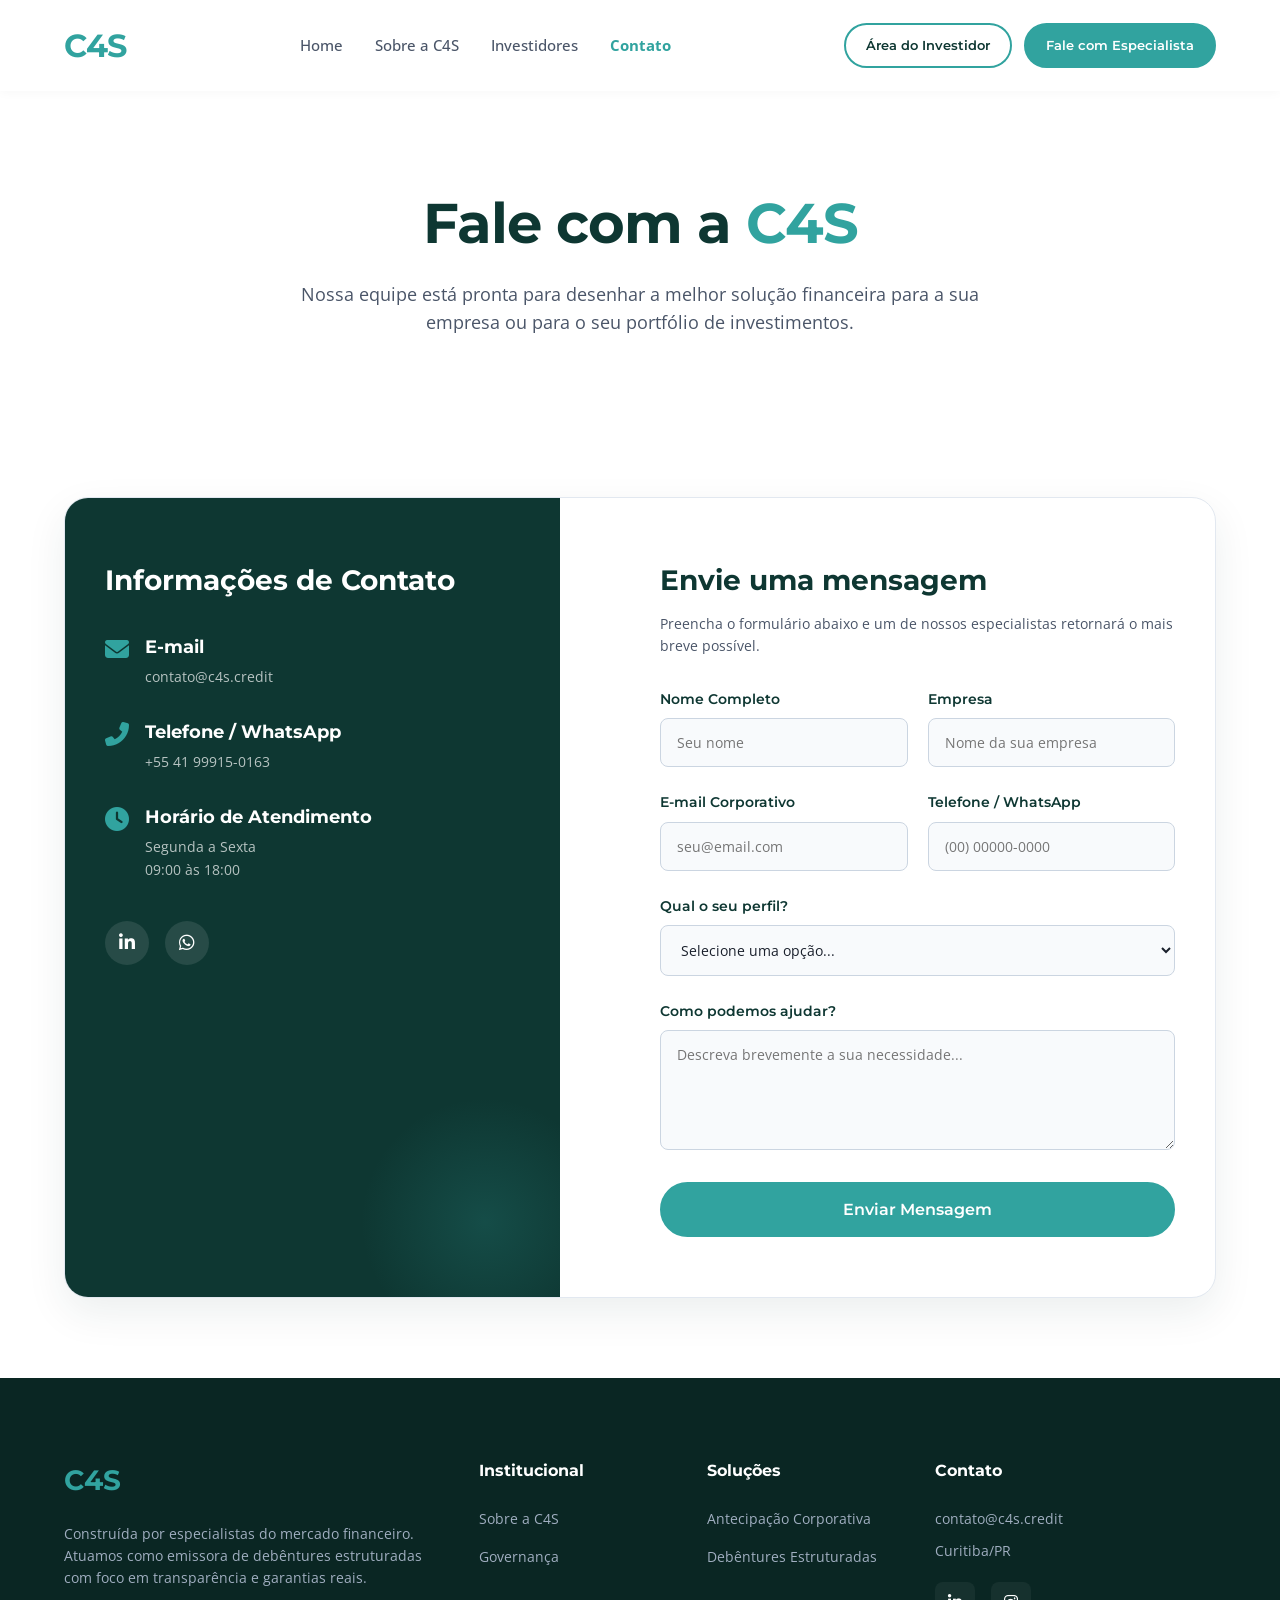
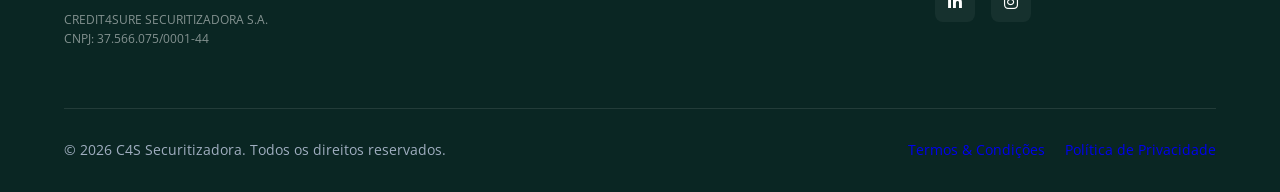
==== 01 - Site/contato.html @ 2ee3d41f "Add files via upload" ====
<!DOCTYPE html>
<html lang="pt-BR">
<head>
    <meta charset="UTF-8">
    <meta name="viewport" content="width=device-width, initial-scale=1.0">
    <title>Contato | C4S Securitizadora</title>
    
    <link rel="icon" href="assets/img/favicon.png" type="image/png">
    
    <!-- Link para o arquivo CSS consolidado -->
    <link rel="stylesheet" href="assets/css/style.css">
    
    <link href="https://fonts.googleapis.com/css2?family=Montserrat:wght@400;500;600;700&family=Open+Sans:wght@300;400;600&display=swap" rel="stylesheet">
    <link rel="stylesheet" href="https://cdnjs.cloudflare.com/ajax/libs/font-awesome/6.4.0/css/all.min.css">    

    <style>
        /* Estilos específicos para a página de contato */
        .contact-section {
            padding: 80px 0;
            background-color: var(--bg-white);
        }
        
        .contact-grid {
            display: grid;
            grid-template-columns: 1fr 1.2fr;
            gap: 60px;
            background: var(--bg-white);
            border-radius: 24px;
            box-shadow: 0 15px 40px rgba(14, 55, 50, 0.08);
            overflow: hidden;
            border: 1px solid #e2e8f0;
        }

        .contact-info {
            background-color: var(--c4s-dark-teal);
            color: var(--text-light);
            padding: 60px 40px;
            position: relative;
            overflow: hidden;
        }

        /* Detalhe de fundo no card escuro */
        .contact-info::before {
            content: '';
            position: absolute;
            bottom: -50px;
            right: -50px;
            width: 250px;
            height: 250px;
            background: radial-gradient(circle, rgba(49,163,159,0.2) 0%, transparent 70%);
            border-radius: 50%;
            pointer-events: none;
        }

        .info-item {
            display: flex;
            align-items: flex-start;
            gap: 16px;
            margin-bottom: 30px;
        }

        .info-icon {
            color: var(--c4s-teal);
            font-size: 24px;
            margin-top: 4px;
        }

        .info-text h4 {
            font-size: 18px;
            margin-bottom: 4px;
            color: var(--text-light);
        }

        .info-text p {
            color: rgba(255,255,255,0.7);
            font-size: 14px;
            line-height: 1.6;
        }

        .contact-form {
            padding: 60px 40px;
        }

        .form-group {
            margin-bottom: 24px;
        }

        .form-row {
            display: grid;
            grid-template-columns: 1fr 1fr;
            gap: 20px;
        }

        label {
            display: block;
            font-size: 14px;
            font-weight: 600;
            color: var(--c4s-dark-teal);
            margin-bottom: 8px;
            font-family: 'Montserrat', sans-serif;
        }

        input, select, textarea {
            width: 100%;
            padding: 14px 16px;
            border: 1px solid #cbd5e1;
            border-radius: 8px;
            font-family: 'Open Sans', sans-serif;
            font-size: 14px;
            color: var(--text-dark);
            background-color: var(--bg-gray);
            transition: all 0.3s;
        }

        input:focus, select:focus, textarea:focus {
            outline: none;
            border-color: var(--c4s-teal);
            background-color: var(--bg-white);
            box-shadow: 0 0 0 3px rgba(49, 163, 159, 0.1);
        }

        textarea {
            resize: vertical;
            min-height: 120px;
        }

        .social-contact {
            display: flex;
            gap: 16px;
            margin-top: 40px;
        }

        .social-contact a {
            width: 44px;
            height: 44px;
            border-radius: 50%;
            background: rgba(255,255,255,0.1);
            color: var(--text-light);
            display: flex;
            align-items: center;
            justify-content: center;
            font-size: 18px;
            transition: 0.3s;
        }

        .social-contact a:hover {
            background: var(--c4s-teal);
            transform: translateY(-3px);
        }

        @media (max-width: 900px) {
            .contact-grid {
                grid-template-columns: 1fr;
            }
            .form-row {
                grid-template-columns: 1fr;
            }
        }
    </style>
</head>
<body>

    <!-- HEADER -->
    <header>
        <div class="container header-content">
            <div class="logo font-montserrat">C4S</div>
            <nav>
                <ul>
                    <li><a href="index.html">Home</a></li>
                    <li><a href="sobre.html">Sobre a C4S</a></li>
                    <li><a href="investidores.html">Investidores</a></li>
                    <li><a href="contato.html" class="active">Contato</a></li>
                </ul>
            </nav>
            <div style="display: flex; gap: 12px; align-items: center;">
                <a href="login.html" class="btn btn-outline-dark" style="padding: 10px 20px; font-size: 13px;">Área do Investidor</a>
                <a href="contato.html" class="btn btn-teal" style="padding: 10px 20px; font-size: 13px;">Fale com Especialista</a>
            </div>
        </div>
    </header>

    <!-- HERO SECTION -->
    <section class="hero" style="padding-bottom: 40px;">
        <div class="container">
            <h1 style="max-width: 900px;">Fale com a <span style="color: var(--c4s-teal);">C4S</span></h1>
            <p class="subtitle" style="max-width: 750px;">Nossa equipe está pronta para desenhar a melhor solução financeira para a sua empresa ou para o seu portfólio de investimentos.</p>
        </div>
    </section>

    <!-- CONTACT SECTION -->
    <section class="contact-section">
        <div class="container">
            <div class="contact-grid">
                
                <!-- Informações de Contato (Lado Esquerdo) -->
                <div class="contact-info">
                    <h3 class="font-montserrat" style="font-size: 28px; margin-bottom: 30px;">Informações de Contato</h3>


                    <div class="info-item">
                        <i class="fas fa-envelope info-icon"></i>
                        <div class="info-text">
                            <h4>E-mail</h4>
                            <p>contato@c4s.credit</p>
                        </div>
                    </div>

                    <div class="info-item">
                        <i class="fas fa-phone-alt info-icon"></i>
                        <div class="info-text">
                            <h4>Telefone / WhatsApp</h4>
                            <p>+55 41 99915-0163</p>
                        </div>
                    </div>
                    
                    <div class="info-item">
                        <i class="fas fa-clock info-icon"></i>
                        <div class="info-text">
                            <h4>Horário de Atendimento</h4>
                            <p>Segunda a Sexta<br>09:00 às 18:00</p>
                        </div>
                    </div>

                    <div class="social-contact">
                        <a href="https://www.linkedin.com/company/credit4sure"><i class="fab fa-linkedin-in"></i></a>
                        <a href="http://wa.me/5541999150163"><i class="fab fa-whatsapp"></i></a>
                    </div>
                </div>

                <!-- Formulário (Lado Direito) -->
                <div class="contact-form">
                    <h3 class="font-montserrat" style="font-size: 28px; color: var(--c4s-dark-teal); margin-bottom: 10px;">Envie uma mensagem</h3>
                    <p style="color: var(--text-gray); margin-bottom: 30px; font-size: 14px;">Preencha o formulário abaixo e um de nossos especialistas retornará o mais breve possível.</p>
                    
                    <!-- FORMULÁRIO INTEGRADO COM FORMSPREE -->
                    <form action="https://formspree.io/f/SEU_CODIGO_AQUI" method="POST">
                        
                        <!-- Anti-spam do Formspree (Campo oculto) -->
                        <label style="display: none !important;">
                            Deixe este campo em branco: <input type="text" name="_gotcha" tabindex="-1" autocomplete="off" />
                        </label>

                        <div class="form-row">
                            <div class="form-group">
                                <label for="nome">Nome Completo</label>
                                <input type="text" id="nome" name="nome" placeholder="Seu nome" required>
                            </div>
                            <div class="form-group">
                                <label for="empresa">Empresa</label>
                                <input type="text" id="empresa" name="empresa" placeholder="Nome da sua empresa">
                            </div>
                        </div>

                        <div class="form-row">
                            <div class="form-group">
                                <label for="email">E-mail Corporativo</label>
                                <input type="email" id="email" name="email" placeholder="seu@email.com" required>
                            </div>
                            <div class="form-group">
                                <label for="telefone">Telefone / WhatsApp</label>
                                <input type="tel" id="telefone" name="telefone" placeholder="(00) 00000-0000" required>
                            </div>
                        </div>

                        <div class="form-group">
                            <label for="assunto">Qual o seu perfil?</label>
                            <select id="assunto" name="assunto" required>
                                <option value="" disabled selected>Selecione uma opção...</option>
                                <option value="Empresa">Sou Empresa (Busco crédito/antecipação)</option>
                                <option value="Investidor">Sou Investidor (Busco debêntures/rentabilidade)</option>
                                <option value="Parceria">Parcerias e Outros Assuntos</option>
                            </select>
                        </div>

                        <div class="form-group">
                            <label for="mensagem">Como podemos ajudar?</label>
                            <textarea id="mensagem" name="mensagem" placeholder="Descreva brevemente a sua necessidade..." required></textarea>
                        </div>

                        <button type="submit" class="btn btn-teal" style="width: 100%; font-size: 16px; padding: 16px;">Enviar Mensagem</button>
                    </form>
                </div>

            </div>
        </div>
    </section>

    <!-- FOOTER -->
    <footer>
        <div class="container">
            <div class="footer-grid">
                <div class="footer-col">
                    <div class="footer-logo font-montserrat">C4S</div>
                    <p style="margin-bottom: 20px;">Construída por especialistas do mercado financeiro. Atuamos como emissora de debêntures estruturadas com foco em transparência e garantias reais.</p>
                    <p style="font-size: 12px; color: rgba(255,255,255,0.5);">CREDIT4SURE SECURITIZADORA S.A.<br>CNPJ: 37.566.075/0001-44</p>
                </div>
                <div class="footer-col">
                    <h4>Institucional</h4>
                    <ul>
                        <li><a href="sobre.html">Sobre a C4S</a></li>
                        <li><a href="#">Governança</a></li>
                    </ul>
                </div>
                <div class="footer-col">
                    <h4>Soluções</h4>
                    <ul>
                        <li><a href="#empresas">Antecipação Corporativa</a></li>
                        <li><a href="investidores.html">Debêntures Estruturadas</a></li>
                    </ul>
                </div>
                <div class="footer-col">
                    <h4>Contato</h4>
                    <p>contato@c4s.credit</p>
                    <p style="margin-top:10px;">Curitiba/PR</p>
                    <div class="social-icons">
                        <a href="https://www.linkedin.com/company/credit4sure"><i class="fab fa-linkedin-in"></i></a>
                        <a href="http://wa.me/5541999150163"><i class="fab fa-instagram"></i></a>
                    </div>
                </div>
            </div>
            <div class="footer-bottom">
                <div>&copy; 2026 C4S Securitizadora. Todos os direitos reservados.</div>
                <div style="display:flex; gap:20px;">
                    <a href="privacidade.html">Termos & Condições</a>
                    <a href="privacidade.html">Política de Privacidade</a>
                </div>
            </div>
        </div>
    </footer>

</body>
</html>
---- 01 - Site/assets/css/style.css ----
/* ==========================================================================
   C4S SECURITIZADORA - STYLE GUIDE & CORE CSS
   ========================================================================== */

/* --- PALETA DE CORES --- */
:root {
    --c4s-dark-teal: #0e3732;   /* Cor principal escura (fundo e textos de destaque) */
    --c4s-teal: #31a39f;        /* Cor da logo (detalhes, botões, ícones) */
    --c4s-teal-hover: #268783;
    --c4s-light-teal: #e6f4f3;   /* Fundo de destaque claro */
    
    --bg-white: #ffffff;
    --bg-gray: #f8fafc;
    --bg-darker: #0a2623;       /* Fundo do Footer */
    
    --text-dark: #1a202c;
    --text-gray: #4a5568;
    --text-light: #ffffff;
    --text-muted: #a0aec0;
}

/* --- RESET & ESTRUTURA BÁSICA --- */
* {
    margin: 0;
    padding: 0;
    box-sizing: border-box;
}

body {
    font-family: 'Open Sans', sans-serif;
    color: var(--text-dark);
    background-color: var(--bg-white);
    line-height: 1.6;
    -webkit-font-smoothing: antialiased;
}

h1, h2, h3, h4, .font-montserrat {
    font-family: 'Montserrat', sans-serif;
}

a {
    text-decoration: none;
}

.container {
    max-width: 1200px;
    margin: 0 auto;
    padding: 0 24px;
}

/* --- COMPONENTES: BOTÕES --- */
.btn {
    display: inline-block;
    padding: 14px 32px;
    border-radius: 30px;
    font-family: 'Montserrat', sans-serif;
    font-weight: 600;
    font-size: 14px;
    transition: all 0.3s ease;
    cursor: pointer;
    text-align: center;
}

.btn-teal {
    background-color: var(--c4s-teal);
    color: var(--text-light);
    border: 2px solid var(--c4s-teal);
}

.btn-teal:hover {
    background-color: var(--c4s-teal-hover);
    border-color: var(--c4s-teal-hover);
}

/* Botão Vazado para fundos CLAROS (ex: Hero Section, Header) */
.btn-outline-dark {
    background-color: transparent;
    color: var(--c4s-dark-teal);
    border: 2px solid var(--c4s-teal);
}

.btn-outline-dark:hover {
    background-color: var(--c4s-teal);
    color: var(--text-light);
}

/* Botão Vazado para fundos ESCUROS (ex: Seção de Perfis/Planos) */
.btn-outline-light {
    background-color: transparent;
    color: var(--text-light);
    border: 2px solid var(--c4s-teal);
}

.btn-outline-light:hover {
    background-color: var(--c4s-teal);
    color: var(--text-light);
}

.btn-light {
    background-color: var(--c4s-light-teal);
    color: var(--c4s-dark-teal);
    border: none;
}

.btn-light:hover {
    background-color: var(--c4s-teal);
    color: var(--text-light);
}

/* --- ESTRUTURA: HEADER (CABEÇALHO) --- */
header {
    padding: 20px 0;
    background-color: var(--bg-white);
    position: sticky;
    top: 0;
    z-index: 1000;
    box-shadow: 0 2px 10px rgba(0,0,0,0.03);
}

.header-content {
    display: flex;
    justify-content: space-between;
    align-items: center;
}

.logo {
    font-size: 32px;
    font-weight: 700;
    color: var(--c4s-teal);
    letter-spacing: -1px;
}

nav ul {
    list-style: none;
    display: flex;
    gap: 32px;
}

nav ul li a {
    color: var(--text-gray);
    font-weight: 500;
    font-size: 15px;
    transition: color 0.2s;
}

nav ul li a:hover,
nav ul li a.active {
    color: var(--c4s-teal);
}

nav ul li a.active {
    font-weight: 700;
}

/* --- SEÇÃO 1: HERO & TRUST INDICATOR --- */
.hero {
    text-align: center;
    padding: 100px 0 80px;
    background-color: var(--bg-white);
}

.hero h1 {
    font-size: 56px;
    font-weight: 700;
    color: var(--c4s-dark-teal);
    max-width: 850px;
    margin: 0 auto 24px;
    line-height: 1.15;
    letter-spacing: -1px;
}

.hero p.subtitle {
    font-size: 18px;
    color: var(--text-gray);
    max-width: 650px;
    margin: 0 auto 40px;
}

.hero-buttons {
    display: flex;
    justify-content: center;
    gap: 16px;
    margin-bottom: 50px;
}

.trust-indicator {
    display: flex;
    justify-content: center;
    align-items: center;
    gap: 8px;
    font-size: 14px;
    color: var(--text-gray);
    margin-bottom: 80px;
}

.stars {
    color: var(--c4s-teal);
    letter-spacing: 2px;
}

/* --- GRID DE DESIGN: BENTO GRID --- */
.bento-grid {
    display: grid;
    grid-template-columns: repeat(5, 1fr);
    gap: 24px;
    margin-bottom: 60px;
    text-align: left;
}

.bento-item {
    border-radius: 20px;
    padding: 32px;
    display: flex;
    flex-direction: column;
    justify-content: space-between;
    position: relative;
    box-shadow: 0 10px 30px rgba(14,55,50,0.05);
    transition: transform 0.3s ease;
    min-height: 320px;
}

.bento-item:hover {
    transform: translateY(-5px);
}

.item-1 {
    grid-column: span 1;
    background: url('https://images.unsplash.com/photo-1486406146926-c627a92ad1ab?auto=format&fit=crop&q=80') center/cover;
    padding: 0;
}

.item-2 {
    grid-column: span 1;
    background-color: var(--c4s-dark-teal);
    color: var(--text-light);
    justify-content: center;
    text-align: center;
}

.item-2 h3 {
    font-size: 28px;
    color: var(--c4s-teal);
    margin-bottom: 12px;
}

.item-2 p {
    font-size: 14px;
    color: rgba(255,255,255,0.8);
}

.item-3 {
    grid-column: span 1;
    background-color: var(--bg-white);
    align-items: center;
    justify-content: center;
    text-align: center;
    border: 1px solid var(--c4s-light-teal);
}

.item-3 .icon-box {
    background: var(--c4s-light-teal);
    width: 56px;
    height: 56px;
    border-radius: 14px;
    display: flex;
    align-items: center;
    justify-content: center;
    margin-bottom: 20px;
    color: var(--c4s-teal);
    font-size: 24px;
}

.item-3 h3 {
    font-size: 24px;
    margin-bottom: 8px;
    color: var(--c4s-dark-teal);
}

.item-3 p {
    font-size: 13px;
    color: var(--text-gray);
}

.item-4 {
    grid-column: span 1;
    background-color: var(--bg-gray);
    border: 1px solid #e2e8f0;
}

.item-4 h3 {
    font-size: 22px;
    color: var(--c4s-dark-teal);
    margin-bottom: 12px;
    line-height: 1.3;
}

.item-4 p {
    font-size: 14px;
    color: var(--text-gray);
    margin-top: auto;
}

.item-5 {
    grid-column: span 1;
    background-color: var(--c4s-dark-teal);
    color: var(--text-light);
}

.item-5 h3 {
    font-size: 20px;
    line-height: 1.4;
    margin-top: auto;
}

.item-5 i {
    font-size: 28px;
    color: var(--c4s-teal);
    margin-bottom: auto;
}

/* --- SEÇÃO 2: SERVIÇOS / PILARES (GRID BLOCKS) --- */
.services-section {
    background-color: var(--c4s-dark-teal);
    color: var(--text-light);
    padding: 100px 0;
    border-radius: 40px;
    margin: 0 20px;
}

.section-header {
    text-align: center;
    margin-bottom: 60px;
}

.section-header h2 {
    font-size: 40px;
    margin-bottom: 16px;
    max-width: 600px;
    margin: 0 auto 16px;
    line-height: 1.2;
}

.section-header p {
    color: rgba(255,255,255,0.7);
    font-size: 16px;
}

.services-grid {
    display: grid;
    grid-template-columns: repeat(3, 1fr);
    gap: 24px;
}

.service-card {
    background-color: rgba(255, 255, 255, 0.03);
    border: 1px solid rgba(255, 255, 255, 0.05);
    padding: 40px 32px;
    border-radius: 20px;
    position: relative;
    transition: all 0.3s ease;
}

.service-card:hover {
    background-color: rgba(255, 255, 255, 0.06);
    border-color: var(--c4s-teal);
    transform: translateY(-5px);
}

.service-icon {
    font-size: 28px;
    color: var(--text-light);
    margin-bottom: 24px;
}

.service-card h3 {
    font-size: 20px;
    margin-bottom: 12px;
    color: var(--text-light);
}

.service-card p {
    font-size: 14px;
    color: rgba(255,255,255,0.7);
    line-height: 1.6;
}

.arrow-up {
    position: absolute;
    top: 32px;
    right: 32px;
    color: rgba(255,255,255,0.3);
    font-size: 14px;
    transition: color 0.3s;
}

.service-card:hover .arrow-up {
    color: var(--c4s-teal);
}

/* --- SEÇÃO 3: LISTA DE BENEFÍCIOS COM INFOGRÁFICO --- */
.benefits-section {
    padding: 100px 0;
    background-color: var(--bg-white);
}

.benefits-grid {
    display: grid;
    grid-template-columns: 1fr 1fr;
    gap: 60px;
    align-items: center;
}

.graphic-box {
    background-color: var(--bg-gray);
    border-radius: 20px;
    padding: 40px;
    position: relative;
    height: 420px;
    display: flex;
    align-items: center;
    justify-content: center;
}

.floating-card {
    background: #fff;
    padding: 32px;
    border-radius: 16px;
    box-shadow: 0 10px 30px rgba(14, 55, 50, 0.08);
    width: 85%;
    position: relative;
    z-index: 2;
}

.floating-card-small {
    background: #fff;
    padding: 20px;
    border-radius: 12px;
    box-shadow: 0 10px 30px rgba(14, 55, 50, 0.1);
    position: absolute;
    bottom: -20px;
    right: -20px;
    z-index: 3;
    width: 60%;
}

.graphic-bar {
    height: 10px;
    border-radius: 5px;
    margin-bottom: 16px;
    background: var(--bg-gray);
}

.graphic-bar.fill-teal {
    background: var(--c4s-teal);
    width: 75%;
}

.graphic-bar.fill-dark {
    background: var(--c4s-dark-teal);
    width: 45%;
}

.benefits-text h2 {
    font-size: 38px;
    color: var(--c4s-dark-teal);
    margin-bottom: 20px;
    line-height: 1.2;
}

.benefits-text > p {
    color: var(--text-gray);
    margin-bottom: 40px;
    font-size: 16px;
}

.benefit-item {
    display: flex;
    gap: 20px;
    margin-bottom: 30px;
}

.benefit-icon {
    color: var(--c4s-teal);
    font-size: 24px;
    margin-top: 2px;
}

.benefit-item h4 {
    color: var(--c4s-dark-teal);
    font-size: 20px;
    margin-bottom: 6px;
}

.benefit-item p {
    color: var(--text-gray);
    font-size: 15px;
}

/* --- SEÇÃO 4: PLANOS / PERFIS --- */
.profiles-section {
    background-color: var(--c4s-dark-teal);
    padding: 100px 0;
    color: var(--text-light);
    border-radius: 40px;
    margin: 0 20px;
}

.cards-grid {
    display: grid;
    grid-template-columns: 1fr 1fr;
    gap: 30px;
    max-width: 1000px;
    margin: 0 auto;
}

.profile-card {
    background-color: rgba(255, 255, 255, 0.05);
    border: 1px solid rgba(255, 255, 255, 0.1);
    border-radius: 20px;
    padding: 48px;
    transition: transform 0.3s;
    display: flex;
    flex-direction: column;
    justify-content: space-between;
}

.profile-card:hover {
    transform: translateY(-5px);
    border-color: var(--c4s-teal);
}

.profile-card h3 {
    font-size: 26px;
    margin-bottom: 16px;
    color: var(--text-light);
}

.profile-card > p {
    color: rgba(255,255,255,0.7);
    margin-bottom: 30px;
    font-size: 15px;
    min-height: 66px;
}

.price-mockup {
    font-size: 28px;
    font-weight: 700;
    color: var(--c4s-teal);
    margin-bottom: 30px;
    font-family: 'Montserrat';
    text-transform: uppercase;
    letter-spacing: 1px;
}

.feature-list {
    list-style: none;
    margin-top: 40px;
    border-top: 1px solid rgba(255,255,255,0.1);
    padding-top: 30px;
}

.feature-list li {
    margin-bottom: 16px;
    font-size: 15px;
    color: rgba(255,255,255,0.9);
    display: flex;
    align-items: flex-start;
    gap: 12px;
    text-align: left;
}

.feature-list li i {
    color: var(--c4s-teal);
    margin-top: 4px;
}

/* Estilos do Cartão Largo (Corporate/Expansão) */
.profile-card-wide {
    background: linear-gradient(135deg, rgba(49,163,159,0.1) 0%, rgba(14,55,50,0.5) 100%);
    border: 1px solid var(--c4s-teal);
    border-radius: 20px;
    padding: 50px;
    text-align: center;
    margin-top: 30px;
}

.profile-card-wide h3 {
    font-size: 26px;
    margin-bottom: 16px;
    color: var(--text-light);
}

.profile-card-wide p {
    color: rgba(255,255,255,0.7);
    margin-bottom: 30px;
    max-width: 800px;
    margin-left: auto;
    margin-right: auto;
    font-size: 16px;
}

/* --- SEÇÃO 5: MERCADO & GRÁFICO CIRCULAR --- */
.market-section {
    padding: 100px 0;
    background-color: var(--bg-white);
}

.market-grid {
    display: grid;
    grid-template-columns: 1fr 1fr;
    gap: 60px;
    align-items: center;
}

.market-text h2 {
    font-size: 38px;
    color: var(--c4s-dark-teal);
    margin-bottom: 20px;
    line-height: 1.2;
}

.market-text p {
    color: var(--text-gray);
    margin-bottom: 30px;
    font-size: 16px;
}

.market-graphic {
    background-color: var(--c4s-light-teal);
    border-radius: 24px;
    padding: 60px;
    position: relative;
    height: 400px;
    display: flex;
    align-items: center;
    justify-content: center;
}

.circle-1, .circle-2 {
    position: absolute;
    border: 1px solid rgba(49, 163, 159, 0.3);
    border-radius: 50%;
}

.circle-1 { width: 300px; height: 300px; }
.circle-2 { width: 180px; height: 180px; }

.market-icon-box {
    width: 48px;
    height: 48px;
    background: white;
    border-radius: 12px;
    display: flex;
    align-items: center;
    justify-content: center;
    color: var(--c4s-teal);
    box-shadow: 0 4px 15px rgba(0,0,0,0.05);
    position: absolute;
}

/* --- SEÇÃO 6: CALL TO ACTION (CTA) FINAL --- */
.cta-section {
    background-color: var(--c4s-dark-teal);
    padding: 100px 0;
    text-align: center;
    color: var(--text-light);
    border-top-left-radius: 40px;
    border-top-right-radius: 40px;
    margin: 0 20px;
}

.cta-section h2 {
    font-size: 42px;
    margin-bottom: 24px;
    max-width: 800px;
    margin-left: auto;
    margin-right: auto;
    line-height: 1.2;
}

.cta-section p {
    color: rgba(255,255,255,0.7);
    margin-bottom: 40px;
    font-size: 18px;
    max-width: 600px;
    margin-left: auto;
    margin-right: auto;
}

/* --- COMPONENTES: FOOTER (RODAPÉ) --- */
footer {
    background-color: var(--bg-darker);
    color: var(--text-muted);
    padding: 80px 0 30px;
    font-size: 14px;
}

.footer-grid {
    display: grid;
    grid-template-columns: 2fr 1fr 1fr 1.5fr;
    gap: 40px;
    margin-bottom: 60px;
}

.footer-logo {
    font-size: 28px;
    font-weight: 700;
    color: var(--c4s-teal);
    margin-bottom: 20px;
    display: flex;
    align-items: center;
}

.footer-col h4 {
    color: var(--text-light);
    margin-bottom: 24px;
    font-size: 16px;
}

.footer-col ul {
    list-style: none;
}

.footer-col ul li {
    margin-bottom: 16px;
}

.footer-col ul li a {
    color: var(--text-muted);
    transition: color 0.3s;
}

.footer-col ul li a:hover {
    color: var(--c4s-teal);
}

.social-icons {
    display: flex;
    gap: 16px;
    margin-top: 20px;
}

.social-icons a {
    width: 40px;
    height: 40px;
    background: rgba(255,255,255,0.05);
    border-radius: 8px;
    display: flex;
    align-items: center;
    justify-content: center;
    color: var(--text-light);
    transition: 0.3s;
    font-size: 16px;
}

.social-icons a:hover {
    background: var(--c4s-teal);
}

.footer-bottom {
    display: flex;
    justify-content: space-between;
    align-items: center;
    padding-top: 30px;
    border-top: 1px solid rgba(255,255,255,0.1);
}

/* ==========================================================================
   MEDIA QUERIES (RESPONSIVIDADE)
   ========================================================================== */

@media (max-width: 1024px) {
    .bento-grid {
        grid-template-columns: repeat(3, 1fr);
    }
    .item-1 {
        grid-column: span 3;
        height: 200px;
        min-height: 200px;
    }
    .item-2, .item-3, .item-4, .item-5 {
        grid-column: span 1;
    }
    .services-grid {
        grid-template-columns: repeat(2, 1fr);
    }
    .hero h1 {
        font-size: 48px;
    }
}

@media (max-width: 900px) {
    .benefits-grid, 
    .market-grid, 
    .cards-grid {
        grid-template-columns: 1fr;
    }
    .cards-grid {
        max-width: 500px;
    }
    .footer-grid {
        grid-template-columns: 1fr 1fr;
    }
}

@media (max-width: 768px) {
    nav ul {
        display: none; /* Simplificação do menu para mobile */
    }
    .bento-grid {
        grid-template-columns: 1fr;
    }
    .item-1, .item-2, .item-3, .item-4, .item-5 {
        grid-column: span 1;
        min-height: 250px;
    }
    .services-grid {
        grid-template-columns: 1fr;
    }
    .hero h1 {
        font-size: 36px;
    }
    .services-section, 
    .profiles-section, 
    .cta-section {
        padding: 60px 20px;
        border-radius: 20px;
        margin: 0 10px;
    }
    .footer-grid {
        grid-template-columns: 1fr;
    }
    .footer-bottom {
        flex-direction: column;
        gap: 16px;
        text-align: center;
    }
}

/* ==========================================
   RESPONSIVIDADE MÁXIMA (SMARTPHONES < 600px)
   ========================================== */
@media (max-width: 600px) {
    
    /* 1. Correção da Tipografia Principal (Evita quebra de palavras) */
    .hero-content-box h1 {
        font-size: 32px !important;
        line-height: 1.2;
    }
    
    .frente-title, .cta-final-card h2, .security-card h2 {
        font-size: 30px !important;
    }

    .hero-content-box p {
        font-size: 16px;
    }

    /* 2. Empilhamento Inteligente de Botões (Usabilidade de Polegar) */
    .hero-action-buttons {
        flex-direction: column;
        width: 100%;
        gap: 12px;
    }
    
    .hero-action-buttons button {
        width: 100%;
        justify-content: center;
    }

    /* Ajuste fino dos botões no Header do Mobile */
    .header-actions {
        display: none; /* Esconde os botões soltos no mobile para dar lugar ao Menu */
    }

    /* 3. Correção Crítica do Rodapé (Evita quebra horizontal) */
    .footer-container {
        grid-template-columns: 1fr !important; /* Força 1 coluna apenas */
        gap: 32px;
        text-align: center;
    }

    /* Centraliza os logos e textos do rodapé no celular */
    .footer-brand {
        display: flex;
        flex-direction: column;
        align-items: center;
    }

    .logo-img-footer {
        margin-left: 0;
    }

    .footer-brand p {
        text-align: center;
    }

    /* 4. Respiros em Cards e Frentes */
    .frente-container, .cta-final-card, .security-card {
        padding: 40px 24px !important;
        border-radius: 24px;
    }

    .frente-media {
        height: 240px; /* Reduz a altura dos mockups no celular */
    }
}

/* Responsividade Intermediária (Tablets < 1024px) - Ajuste no Footer */
@media (max-width: 1024px) and (min-width: 601px) {
    .footer-container {
        grid-template-columns: 1fr 1fr; /* 2 colunas em tablets */
    }
}

/* =========================================
   COMPONENTE DE LOGIN - C4S
   ========================================= */

/* Container Glassmorphism - Adapta-se ao fundo que já existe no seu site */
.c4s-login-wrapper {
    background: rgba(30, 41, 59, 0.4); /* Fundo semi-transparente escuro */
    backdrop-filter: blur(12px);
    -webkit-backdrop-filter: blur(12px);
    border: 1px solid rgba(255, 255, 255, 0.05);
    border-radius: 16px;
    padding: 40px;
    width: 100%;
    max-width: 420px;
    margin: 0 auto; /* Centraliza na div pai */
    box-shadow: 0 25px 50px -12px rgba(0, 0, 0, 0.3);
}

/* Textos - Herdam a fonte do site */
.title-login {
    font-size: 24px;
    font-weight: 600;
    margin-bottom: 8px;
    color: #ffffff; /* Ajuste para a cor de título padrão do seu site */
    text-align: center;
}

.subtitle-login {
    color: #94a3b8; /* Cinza claro */
    font-size: 14px;
    text-align: center;
    margin-bottom: 32px;
}

/* Campos de Input */
.form-group {
    margin-bottom: 20px;
}

.c4s-input {
    width: 100%;
    background: rgba(15, 23, 42, 0.6);
    border: 1px solid rgba(255, 255, 255, 0.1);
    color: #ffffff;
    padding: 14px 16px;
    border-radius: 8px;
    font-size: 15px;
    font-family: inherit; /* Herda a fonte principal do seu site */
    transition: all 0.3s ease;
    outline: none;
}

.c4s-input::placeholder {
    color: #64748b;
}

/* Hover e Focus com a cor principal (Teal) */
.c4s-input:focus {
    border-color: #0d9488; /* Substitua pelo Verde/Teal da C4S */
    box-shadow: 0 0 0 3px rgba(13, 148, 136, 0.2);
}

/* Utilitários e Links */
.form-utils {
    display: flex;
    justify-content: flex-end;
    margin-bottom: 24px;
}

.forgot-pass {
    color: #0d9488; /* Cor principal da C4S */
    text-decoration: none;
    font-size: 13px;
    font-weight: 500;
    transition: color 0.2s;
}

.forgot-pass:hover {
    color: #14b8a6;
    text-decoration: underline;
}

/* Botão Principal */
.btn-submit {
    width: 100%;
    background-color: #0d9488; /* Cor principal da C4S */
    color: white;
    border: none;
    padding: 14px;
    border-radius: 8px;
    font-size: 16px;
    font-weight: 600;
    font-family: inherit; /* Herda a fonte do site */
    cursor: pointer;
    transition: background-color 0.2s, transform 0.1s;
}

.btn-submit:hover:not(:disabled) {
    background-color: #0f766e; /* Cor principal mais escura */
}

.btn-submit:active:not(:disabled) {
    transform: scale(0.98);
}

.btn-submit:disabled {
    opacity: 0.7;
    cursor: not-allowed;
}

/* Feedback de Erro/Sucesso */
.feedback-msg {
    padding: 12px;
    border-radius: 8px;
    font-size: 14px;
    font-weight: 500;
    margin-bottom: 20px;
    text-align: center;
    display: none;
}

.feedback-msg.error {
    background-color: rgba(239, 68, 68, 0.1);
    color: #fca5a5;
    border: 1px solid rgba(239, 68, 68, 0.3);
}

.feedback-msg.success {
    background-color: rgba(13, 148, 136, 0.1);
    color: #5eead4;
    border: 1px solid rgba(13, 148, 136, 0.3);
}

/* Rodapé */
.login-footer {
    margin-top: 32px;
    text-align: center;
    font-size: 14px;
    color: #94a3b8;
    border-top: 1px solid rgba(255, 255, 255, 0.05);
    padding-top: 24px;
}

.login-footer a {
    color: #ffffff;
    text-decoration: none;
    font-weight: 500;
    transition: color 0.2s;
}

.login-footer a:hover {
    color: #0d9488;
}
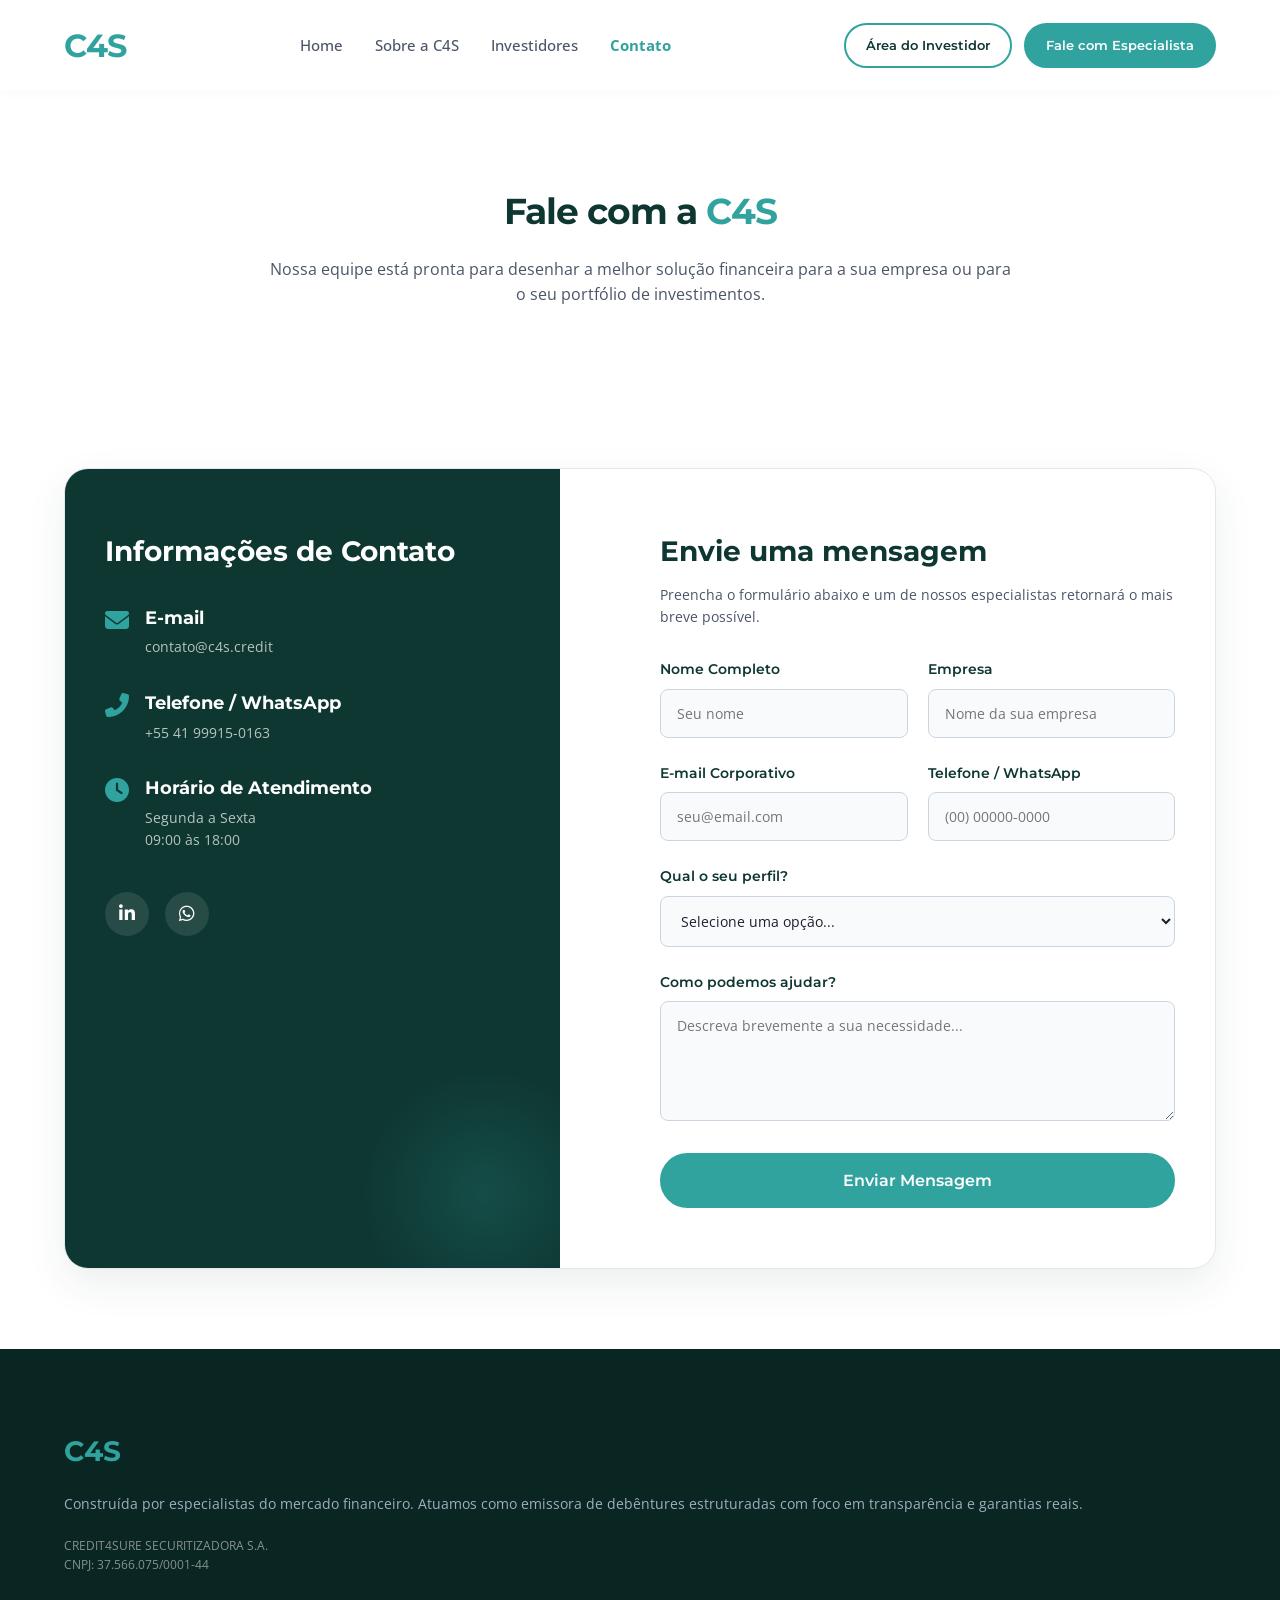
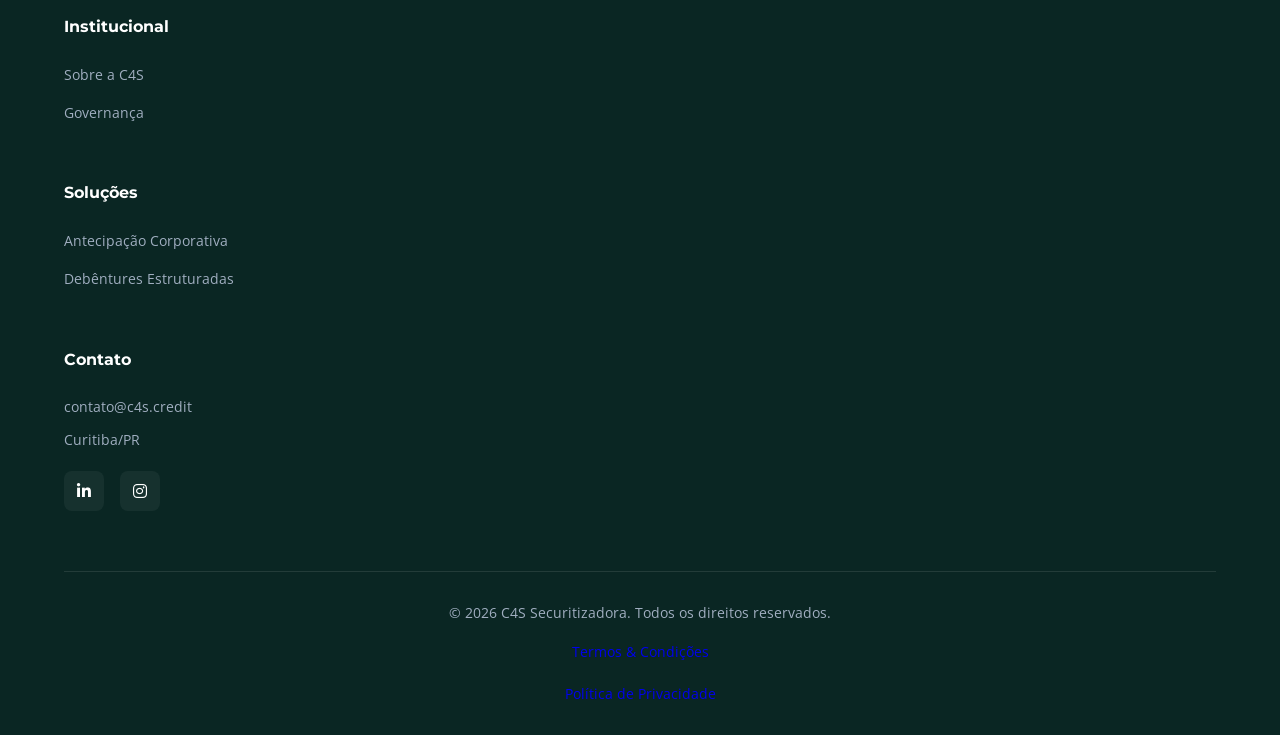
==== commit 527992a0: "Add files via upload" ====
--- a/01 - Site/contato.html
+++ b/01 - Site/contato.html
@@ -172,12 +172,30 @@
                     <li><a href="contato.html" class="active">Contato</a></li>
                 </ul>
             </nav>
-            <div style="display: flex; gap: 12px; align-items: center;">
+            <div class="header-desktop-actions" style="display: flex; gap: 12px; align-items: center;">
                 <a href="login.html" class="btn btn-outline-dark" style="padding: 10px 20px; font-size: 13px;">Área do Investidor</a>
                 <a href="contato.html" class="btn btn-teal" style="padding: 10px 20px; font-size: 13px;">Fale com Especialista</a>
             </div>
+            <button class="hamburger-btn" id="hamburger-btn" aria-label="Abrir menu"><i class="fa-solid fa-bars"></i></button>
         </div>
     </header>
+
+    <!-- MOBILE NAV -->
+    <div class="mobile-nav-overlay" id="nav-overlay"></div>
+    <div class="mobile-nav-drawer" id="nav-drawer">
+        <button class="drawer-close" id="drawer-close" aria-label="Fechar menu"><i class="fa-solid fa-xmark"></i></button>
+        <div class="drawer-logo">C4S</div>
+        <ul>
+            <li><a href="index.html">Home</a></li>
+            <li><a href="sobre.html">Sobre a C4S</a></li>
+            <li><a href="investidores.html">Investidores</a></li>
+            <li><a href="contato.html" class="active">Contato</a></li>
+        </ul>
+        <div class="drawer-actions">
+            <a href="login.html" class="btn btn-outline-dark">Área do Investidor</a>
+            <a href="contato.html" class="btn btn-teal">Fale com Especialista</a>
+        </div>
+    </div>
 
     <!-- HERO SECTION -->
     <section class="hero" style="padding-bottom: 40px;">
@@ -328,5 +346,18 @@
         </div>
     </footer>
 
+    <script>
+        (function() {
+            var btn = document.getElementById('hamburger-btn');
+            var overlay = document.getElementById('nav-overlay');
+            var drawer = document.getElementById('nav-drawer');
+            var closeBtn = document.getElementById('drawer-close');
+            function openMenu() { overlay.classList.add('open'); drawer.classList.add('open'); document.body.style.overflow = 'hidden'; }
+            function closeMenu() { overlay.classList.remove('open'); drawer.classList.remove('open'); document.body.style.overflow = ''; }
+            if (btn) btn.addEventListener('click', openMenu);
+            if (overlay) overlay.addEventListener('click', closeMenu);
+            if (closeBtn) closeBtn.addEventListener('click', closeMenu);
+        })();
+    </script>
 </body>
 </html>
--- a/01 - Site/assets/css/style.css
+++ b/01 - Site/assets/css/style.css
@@ -769,6 +769,118 @@
    MEDIA QUERIES (RESPONSIVIDADE)
    ========================================================================== */
 
+/* ── Hamburger Button ── */
+.hamburger-btn {
+    display: none;
+    background: none;
+    border: none;
+    cursor: pointer;
+    padding: 8px;
+    color: var(--c4s-dark-teal);
+    font-size: 1.4rem;
+    border-radius: 8px;
+    transition: background 0.2s;
+    z-index: 1100;
+    position: relative;
+    align-items: center;
+    justify-content: center;
+}
+.hamburger-btn:hover {
+    background: var(--c4s-light-teal);
+}
+
+/* ── Mobile Nav Overlay ── */
+.mobile-nav-overlay {
+    display: none;
+    position: fixed;
+    inset: 0;
+    background: rgba(10, 38, 35, 0.55);
+    z-index: 1050;
+    backdrop-filter: blur(2px);
+}
+.mobile-nav-overlay.open {
+    display: block;
+}
+
+/* ── Mobile Nav Drawer ── */
+.mobile-nav-drawer {
+    position: fixed;
+    top: 0;
+    right: -100%;
+    width: 280px;
+    height: 100vh;
+    background: var(--bg-white);
+    z-index: 1100;
+    display: flex;
+    flex-direction: column;
+    padding: 32px 28px;
+    box-shadow: -8px 0 32px rgba(0,0,0,0.12);
+    transition: right 0.32s cubic-bezier(0.4, 0, 0.2, 1);
+    overflow-y: auto;
+}
+.mobile-nav-drawer.open {
+    right: 0;
+}
+.mobile-nav-drawer .drawer-close {
+    align-self: flex-end;
+    background: none;
+    border: none;
+    font-size: 1.4rem;
+    color: var(--text-gray);
+    cursor: pointer;
+    margin-bottom: 24px;
+    padding: 4px 8px;
+    border-radius: 6px;
+    transition: background 0.2s;
+}
+.mobile-nav-drawer .drawer-close:hover {
+    background: var(--bg-gray);
+}
+.mobile-nav-drawer .drawer-logo {
+    font-family: 'Montserrat', sans-serif;
+    font-size: 1.6rem;
+    font-weight: 700;
+    color: var(--c4s-teal);
+    margin-bottom: 32px;
+}
+.mobile-nav-drawer ul {
+    list-style: none;
+    margin-bottom: 32px;
+}
+.mobile-nav-drawer ul li {
+    margin-bottom: 4px;
+}
+.mobile-nav-drawer ul li a {
+    display: block;
+    padding: 14px 12px;
+    font-family: 'Montserrat', sans-serif;
+    font-weight: 500;
+    font-size: 1rem;
+    color: var(--text-gray);
+    border-radius: 8px;
+    transition: all 0.2s;
+    border-left: 3px solid transparent;
+    text-decoration: none;
+}
+.mobile-nav-drawer ul li a:hover,
+.mobile-nav-drawer ul li a.active {
+    color: var(--c4s-teal);
+    background: var(--c4s-light-teal);
+    border-left-color: var(--c4s-teal);
+}
+.mobile-nav-drawer .drawer-actions {
+    display: flex;
+    flex-direction: column;
+    gap: 12px;
+    margin-top: auto;
+    padding-top: 24px;
+    border-top: 1px solid #e2e8f0;
+}
+.mobile-nav-drawer .drawer-actions a {
+    display: block;
+    text-align: center;
+}
+
 @media (max-width: 1024px) {
     .bento-grid {
         grid-template-columns: repeat(3, 1fr);
@@ -790,13 +902,14 @@
 }
 
 @media (max-width: 900px) {
-    .benefits-grid, 
-    .market-grid, 
+    .benefits-grid,
+    .market-grid,
     .cards-grid {
         grid-template-columns: 1fr;
     }
     .cards-grid {
         max-width: 500px;
+        margin: 0 auto;
     }
     .footer-grid {
         grid-template-columns: 1fr 1fr;
@@ -805,7 +918,13 @@
 
 @media (max-width: 768px) {
     nav ul {
-        display: none; /* Simplificação do menu para mobile */
+        display: none;
+    }
+    .header-desktop-actions {
+        display: none !important;
+    }
+    .hamburger-btn {
+        display: flex;
     }
     .bento-grid {
         grid-template-columns: 1fr;
@@ -837,232 +956,105 @@
     }
 }
 
-/* ==========================================
-   RESPONSIVIDADE MÁXIMA (SMARTPHONES < 600px)
-   ========================================== */
-@media (max-width: 600px) {
-    
-    /* 1. Correção da Tipografia Principal (Evita quebra de palavras) */
-    .hero-content-box h1 {
-        font-size: 32px !important;
-        line-height: 1.2;
-    }
-    
-    .frente-title, .cta-final-card h2, .security-card h2 {
-        font-size: 30px !important;
-    }
-
-    .hero-content-box p {
+
+    .bento-grid {
+        grid-template-columns: 1fr 1fr;
+    }
+    .item-1 {
+        grid-column: span 2;
+        height: 180px;
+        min-height: 180px;
+    }
+    .item-2, .item-3, .item-4, .item-5 {
+        grid-column: span 1;
+        min-height: 200px;
+    }
+    .services-grid {
+        grid-template-columns: 1fr;
+    }
+    .hero h1 {
+        font-size: 36px;
+    }
+    .hero p.subtitle {
         font-size: 16px;
     }
-
-    /* 2. Empilhamento Inteligente de Botões (Usabilidade de Polegar) */
-    .hero-action-buttons {
-        flex-direction: column;
-        width: 100%;
-        gap: 12px;
-    }
-    
-    .hero-action-buttons button {
-        width: 100%;
-        justify-content: center;
-    }
-
-    /* Ajuste fino dos botões no Header do Mobile */
-    .header-actions {
-        display: none; /* Esconde os botões soltos no mobile para dar lugar ao Menu */
-    }
-
-    /* 3. Correção Crítica do Rodapé (Evita quebra horizontal) */
-    .footer-container {
-        grid-template-columns: 1fr !important; /* Força 1 coluna apenas */
-        gap: 32px;
-        text-align: center;
-    }
-
-    /* Centraliza os logos e textos do rodapé no celular */
-    .footer-brand {
-        display: flex;
+    .hero-buttons {
         flex-direction: column;
         align-items: center;
     }
-
-    .logo-img-footer {
-        margin-left: 0;
-    }
-
-    .footer-brand p {
+    .hero-buttons .btn {
+        width: 100%;
+        max-width: 320px;
         text-align: center;
     }
-
-    /* 4. Respiros em Cards e Frentes */
-    .frente-container, .cta-final-card, .security-card {
-        padding: 40px 24px !important;
-        border-radius: 24px;
-    }
-
-    .frente-media {
-        height: 240px; /* Reduz a altura dos mockups no celular */
-    }
-}
-
-/* Responsividade Intermediária (Tablets < 1024px) - Ajuste no Footer */
-@media (max-width: 1024px) and (min-width: 601px) {
-    .footer-container {
-        grid-template-columns: 1fr 1fr; /* 2 colunas em tablets */
-    }
-}
-
-/* =========================================
-   COMPONENTE DE LOGIN - C4S
-   ========================================= */
-
-/* Container Glassmorphism - Adapta-se ao fundo que já existe no seu site */
-.c4s-login-wrapper {
-    background: rgba(30, 41, 59, 0.4); /* Fundo semi-transparente escuro */
-    backdrop-filter: blur(12px);
-    -webkit-backdrop-filter: blur(12px);
-    border: 1px solid rgba(255, 255, 255, 0.05);
-    border-radius: 16px;
-    padding: 40px;
-    width: 100%;
-    max-width: 420px;
-    margin: 0 auto; /* Centraliza na div pai */
-    box-shadow: 0 25px 50px -12px rgba(0, 0, 0, 0.3);
-}
-
-/* Textos - Herdam a fonte do site */
-.title-login {
-    font-size: 24px;
-    font-weight: 600;
-    margin-bottom: 8px;
-    color: #ffffff; /* Ajuste para a cor de título padrão do seu site */
-    text-align: center;
-}
-
-.subtitle-login {
-    color: #94a3b8; /* Cinza claro */
-    font-size: 14px;
-    text-align: center;
-    margin-bottom: 32px;
-}
-
-/* Campos de Input */
-.form-group {
-    margin-bottom: 20px;
-}
-
-.c4s-input {
-    width: 100%;
-    background: rgba(15, 23, 42, 0.6);
-    border: 1px solid rgba(255, 255, 255, 0.1);
-    color: #ffffff;
-    padding: 14px 16px;
-    border-radius: 8px;
-    font-size: 15px;
-    font-family: inherit; /* Herda a fonte principal do seu site */
-    transition: all 0.3s ease;
-    outline: none;
-}
-
-.c4s-input::placeholder {
-    color: #64748b;
-}
-
-/* Hover e Focus com a cor principal (Teal) */
-.c4s-input:focus {
-    border-color: #0d9488; /* Substitua pelo Verde/Teal da C4S */
-    box-shadow: 0 0 0 3px rgba(13, 148, 136, 0.2);
-}
-
-/* Utilitários e Links */
-.form-utils {
-    display: flex;
-    justify-content: flex-end;
-    margin-bottom: 24px;
-}
-
-.forgot-pass {
-    color: #0d9488; /* Cor principal da C4S */
-    text-decoration: none;
-    font-size: 13px;
-    font-weight: 500;
-    transition: color 0.2s;
-}
-
-.forgot-pass:hover {
-    color: #14b8a6;
-    text-decoration: underline;
-}
-
-/* Botão Principal */
-.btn-submit {
-    width: 100%;
-    background-color: #0d9488; /* Cor principal da C4S */
-    color: white;
-    border: none;
-    padding: 14px;
-    border-radius: 8px;
-    font-size: 16px;
-    font-weight: 600;
-    font-family: inherit; /* Herda a fonte do site */
-    cursor: pointer;
-    transition: background-color 0.2s, transform 0.1s;
-}
-
-.btn-submit:hover:not(:disabled) {
-    background-color: #0f766e; /* Cor principal mais escura */
-}
-
-.btn-submit:active:not(:disabled) {
-    transform: scale(0.98);
-}
-
-.btn-submit:disabled {
-    opacity: 0.7;
-    cursor: not-allowed;
-}
-
-/* Feedback de Erro/Sucesso */
-.feedback-msg {
-    padding: 12px;
-    border-radius: 8px;
-    font-size: 14px;
-    font-weight: 500;
-    margin-bottom: 20px;
-    text-align: center;
-    display: none;
-}
-
-.feedback-msg.error {
-    background-color: rgba(239, 68, 68, 0.1);
-    color: #fca5a5;
-    border: 1px solid rgba(239, 68, 68, 0.3);
-}
-
-.feedback-msg.success {
-    background-color: rgba(13, 148, 136, 0.1);
-    color: #5eead4;
-    border: 1px solid rgba(13, 148, 136, 0.3);
-}
-
-/* Rodapé */
-.login-footer {
-    margin-top: 32px;
-    text-align: center;
-    font-size: 14px;
-    color: #94a3b8;
-    border-top: 1px solid rgba(255, 255, 255, 0.05);
-    padding-top: 24px;
-}
-
-.login-footer a {
-    color: #ffffff;
-    text-decoration: none;
-    font-weight: 500;
-    transition: color 0.2s;
-}
-
-.login-footer a:hover {
-    color: #0d9488;
+    .services-section,
+    .profiles-section,
+    .cta-section {
+        padding: 60px 20px;
+        border-radius: 20px;
+        margin: 0 10px;
+    }
+    .section-header h2 {
+        font-size: 30px;
+    }
+    .footer-grid {
+        grid-template-columns: 1fr;
+    }
+    .footer-bottom {
+        flex-direction: column;
+        gap: 16px;
+        text-align: center;
+    }
+    .footer-bottom div:last-child {
+        flex-direction: column;
+        gap: 8px;
+    }
+    .market-graphic {
+        height: 280px;
+        padding: 40px;
+    }
+    .graphic-box {
+        height: 300px;
+    }
+    .floating-card-small {
+        right: -10px;
+        bottom: -10px;
+        width: 70%;
+    }
+    .profile-card {
+        padding: 32px;
+    }
+    .profile-card-wide {
+        padding: 36px 24px;
+    }
+    .cta-section h2 {
+        font-size: 30px;
+    }
+}
+
+@media (max-width: 480px) {
+    .hero h1 {
+        font-size: 28px;
+        letter-spacing: -0.5px;
+    }
+    .bento-grid {
+        grid-template-columns: 1fr;
+    }
+    .item-1, .item-2, .item-3, .item-4, .item-5 {
+        grid-column: span 1;
+        min-height: 180px;
+    }
+    .container {
+        padding: 0 16px;
+    }
+    .benefits-text h2,
+    .market-text h2 {
+        font-size: 26px;
+    }
+    .cards-grid {
+        max-width: 100%;
+    }
+    .section-header h2 {
+        font-size: 26px;
+    }
 }
